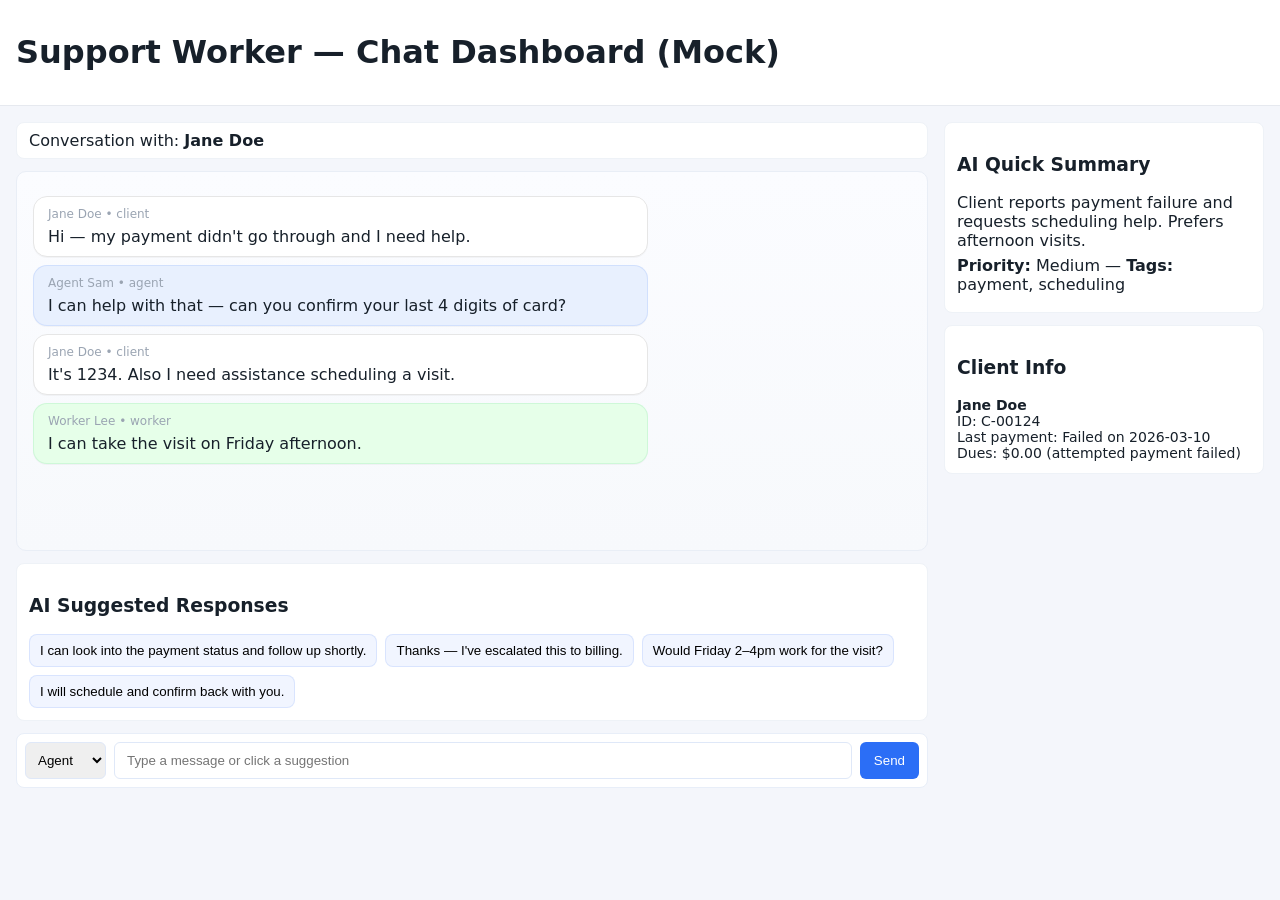
==== frontend/index.html @ 2471f5bf "initial frondendmock" ====
<!doctype html>
<html lang="en">
  <head>
    <meta charset="utf-8" />
    <meta name="viewport" content="width=device-width,initial-scale=1" />
    <title>Support Worker — Mock Frontend</title>
    <link rel="stylesheet" href="styles.css" />
  </head>
  <body>
    <div id="app"></div>
    <script src="app.js"></script>
  </body>
</html>
---- frontend/styles.css ----
:root{
  --bg: #f4f6fb;
  --muted: #9aa4b2;
  --client: #ffffff;
  --agent: #e8f0fe;
  --worker: #e6ffe9;
  --accent: #2b6ef6;
}
*{box-sizing:border-box}
html,body,#app{height:100%}
body{
  margin:0;font-family:Inter,Segoe UI,system-ui,Arial; background:var(--bg); color:#17202a;
}
.topbar{padding:12px 16px;border-bottom:1px solid #e6e9ef;background:white}
.main-grid{display:grid;grid-template-columns:1fr 320px;gap:16px;padding:16px}
.chat-column{display:flex;flex-direction:column;gap:12px}
.chat-header{padding:8px 12px;background:#fff;border-radius:8px;border:1px solid #eef2f7}
.chat{background:linear-gradient(180deg,#fbfcff,#f7f9fc);padding:16px;border-radius:10px;min-height:380px;overflow:auto;border:1px solid #e9eef6}
.bubble{max-width:70%;padding:10px 14px;border-radius:14px;margin:8px 0;box-shadow:0 1px 0 rgba(0,0,0,0.03)}
.bubble.client{background:var(--client);align-self:flex-start;border:1px solid #e6e6e6}
.bubble.agent{background:var(--agent);align-self:flex-end;border:1px solid rgba(43,110,246,0.12)}
.bubble.worker{background:var(--worker);align-self:center;border:1px solid rgba(34,197,94,0.12)}
.meta{font-size:12px;color:var(--muted);margin-bottom:6px}
.input-row{display:flex;gap:8px;padding:8px;background:white;border-radius:8px;border:1px solid #e8eef8}
.input-row input{flex:1;padding:10px 12px;border-radius:6px;border:1px solid #dfe8f8}
.input-row button{background:var(--accent);color:white;border:none;padding:10px 14px;border-radius:6px;cursor:pointer}
.sender-select{padding:8px;border-radius:6px;border:1px solid #dfe8f8}
.suggestions-panel{background:#fff;border-radius:8px;padding:12px;border:1px solid #eef2f7}
.suggestions{display:flex;flex-wrap:wrap;gap:8px}
.suggestion{background:#f1f5ff;border:1px solid rgba(43,110,246,0.12);padding:8px 10px;border-radius:8px;cursor:pointer}
.sidebar{display:flex;flex-direction:column;gap:12px}
.summary-card,.info-card{background:#fff;padding:12px;border-radius:8px;border:1px solid #eef2f7}
.summary p{margin:6px 0}
.client-info{font-size:14px}
.footer{padding:12px 16px;text-align:center;color:var(--muted);font-size:13px}

@media (max-width:900px){
  .main-grid{grid-template-columns:1fr}
  .sidebar{order:2}
}
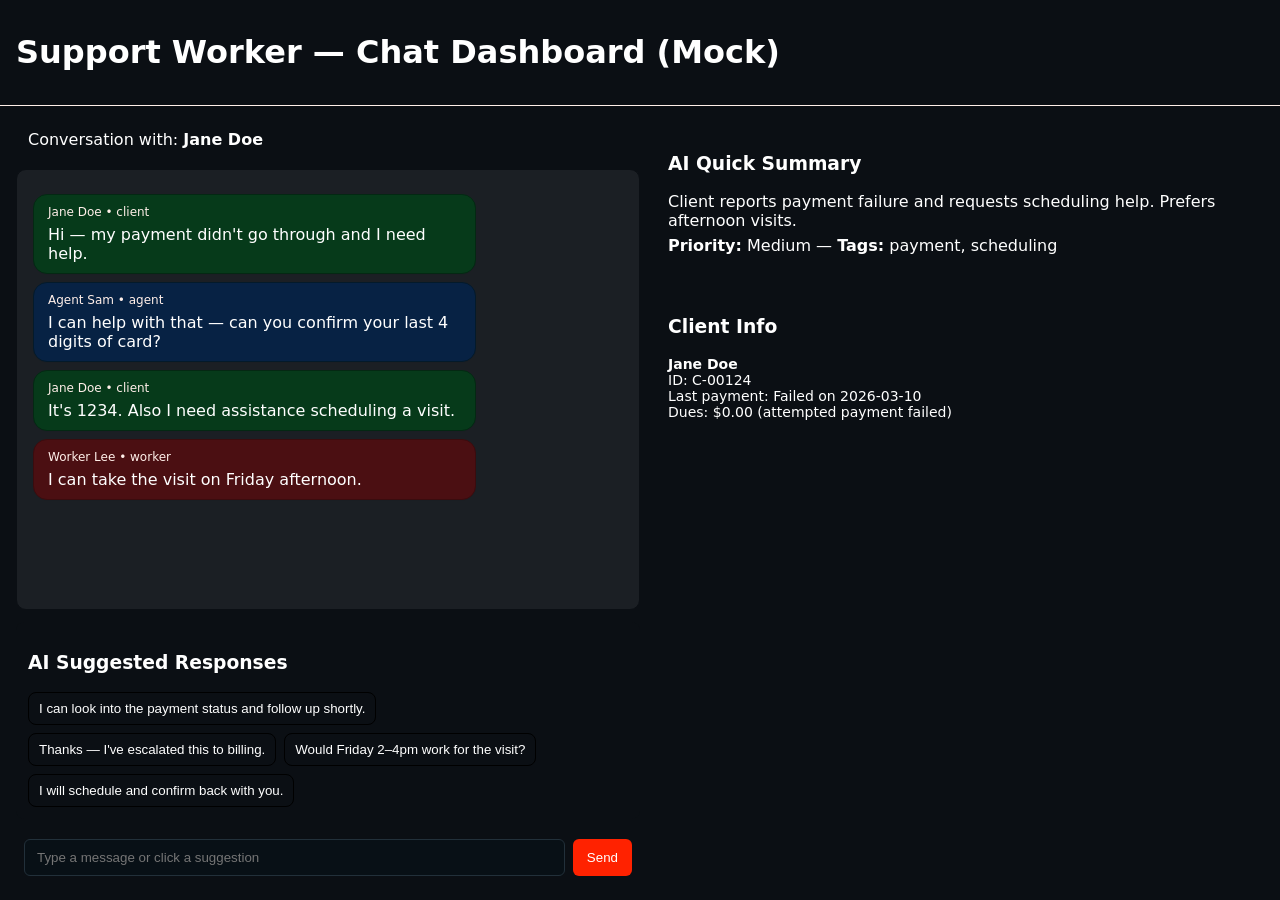
==== commit b9a96c80: "changed design, setup fetcher" ====
--- a/frontend/index.html
+++ b/frontend/index.html
@@ -6,8 +6,8 @@
     <title>Support Worker — Mock Frontend</title>
     <link rel="stylesheet" href="styles.css" />
   </head>
-  <body>
+  <body class="theme-dark">
     <div id="app"></div>
-    <script src="app.js"></script>
+    <script type="module" src="js/main.js"></script>
   </body>
 </html>
--- a/frontend/styles.css
+++ b/frontend/styles.css
@@ -1,38 +1,77 @@
 :root{
-  --bg: #f4f6fb;
-  --muted: #9aa4b2;
-  --client: #ffffff;
-  --agent: #e8f0fe;
-  --worker: #e6ffe9;
-  --accent: #2b6ef6;
-}
-*{box-sizing:border-box}
-html,body,#app{height:100%}
-body{
-  margin:0;font-family:Inter,Segoe UI,system-ui,Arial; background:var(--bg); color:#17202a;
-}
-.topbar{padding:12px 16px;border-bottom:1px solid #e6e9ef;background:white}
-.main-grid{display:grid;grid-template-columns:1fr 320px;gap:16px;padding:16px}
-.chat-column{display:flex;flex-direction:column;gap:12px}
-.chat-header{padding:8px 12px;background:#fff;border-radius:8px;border:1px solid #eef2f7}
-.chat{background:linear-gradient(180deg,#fbfcff,#f7f9fc);padding:16px;border-radius:10px;min-height:380px;overflow:auto;border:1px solid #e9eef6}
-.bubble{max-width:70%;padding:10px 14px;border-radius:14px;margin:8px 0;box-shadow:0 1px 0 rgba(0,0,0,0.03)}
-.bubble.client{background:var(--client);align-self:flex-start;border:1px solid #e6e6e6}
-.bubble.agent{background:var(--agent);align-self:flex-end;border:1px solid rgba(43,110,246,0.12)}
-.bubble.worker{background:var(--worker);align-self:center;border:1px solid rgba(34,197,94,0.12)}
+    /* Dark theme (default) */
+    --bg: #0b0f14;
+    --boxbg: var(--bg);
+    --muted: #ffefe9;
+    --text: #ffffff;
+    --accent: #ff2200;
+
+    /* Message bubbles */
+    --client: #063a1a; /* dark greenish */
+    --agent: #072244;  /* dark blue */
+    --worker: #4b0f12; /* dark red (company red with greenish notes) */
+
+    /* Chat-specific border colors (darker versions of bubble colors) */
+    --chat-border-client: #042813;
+    --chat-border-agent: #041a2a;
+    --chat-border-worker: #3a0c0e;
+
+    /* External links / other boxes border (separate variable) */
+    --external-border: rgba(255,255,255,0.04);
+
+    /* Borders / strokes */
+    --border-1: #ffefe9;
+    --border-2: #0b0f14;
+    --border-3: #0b0f14;
+
+    /* UI accents */
+    --suggestion-bg: #0b0f14;;
+    --suggestion-border: #000000;;
+    --agent-border: #0b0f14;;
+    --worker-border: #0b0f14;;
+
+    /* Gradients */
+    --chat-grad-start: #1b1f24;
+    --chat-grad-end: #1b1f24;
+  }
+
+.app-root,html,body,#app{height:100%}
+/* Make app layout a column so main grid can fill remaining space */
+#app{display:flex;flex-direction:column}
+body{margin:0;font-family:Inter,Segoe UI,system-ui,Arial; background:var(--bg); color:var(--text);}
+.topbar{padding:12px 16px;border-bottom:1px solid var(--muted);background:var(--boxbg)}
+.main-grid{display:grid;grid-template-columns:50% 50%;gap:16px;padding:16px;flex:1;overflow:hidden}
+.chat-column{display:flex;flex-direction:column;gap:12px;min-height:0}
+.chat-header{padding:8px 12px;background:var(--boxbg);border-radius:0;border:none;color:var(--text)}
+.chat{background:linear-gradient(180deg,var(--chat-grad-start),var(--chat-grad-end));padding:16px;border-radius:10px;min-height:0;flex:1;overflow:auto;border:1px solid var(--border-3)}
+.bubble{max-width:70%;padding:10px 14px;border-radius:14px;margin:8px 0;box-shadow:0 1px 0 rgba(0,0,0,0.03);overflow-wrap:anywhere;word-break:break-word;white-space:pre-wrap}
+.bubble.client{background:var(--client);align-self:flex-start;border:1px solid var(--chat-border-client)}
+.bubble.agent{background:var(--agent);align-self:flex-end;border:1px solid var(--chat-border-agent)}
+.bubble.worker{background:var(--worker);align-self:center;border:1px solid var(--chat-border-worker)}
 .meta{font-size:12px;color:var(--muted);margin-bottom:6px}
-.input-row{display:flex;gap:8px;padding:8px;background:white;border-radius:8px;border:1px solid #e8eef8}
+.input-row{display:flex;gap:8px;padding:8px;background:var(--boxbg);border-radius:8px;border:1px solid #e8eef8}
 .input-row input{flex:1;padding:10px 12px;border-radius:6px;border:1px solid #dfe8f8}
-.input-row button{background:var(--accent);color:white;border:none;padding:10px 14px;border-radius:6px;cursor:pointer}
+.input-row button{background:var(--accent);color:var(--boxbg);border:none;padding:10px 14px;border-radius:6px;cursor:pointer}
+.input-row{display:flex;gap:8px;padding:8px;background:transparent;border-radius:8px;border:none}
+.input-row input{flex:1;padding:10px 12px;border-radius:6px;border:1px solid #22303a;background:#081016;color:var(--text)}
+.input-row button{background:var(--accent);color:#ffffff;border:none;padding:10px 14px;border-radius:6px;cursor:pointer}
 .sender-select{padding:8px;border-radius:6px;border:1px solid #dfe8f8}
-.suggestions-panel{background:#fff;border-radius:8px;padding:12px;border:1px solid #eef2f7}
+.suggestions-panel{background:var(--boxbg);border-radius:8px;padding:12px;border:none}
 .suggestions{display:flex;flex-wrap:wrap;gap:8px}
-.suggestion{background:#f1f5ff;border:1px solid rgba(43,110,246,0.12);padding:8px 10px;border-radius:8px;cursor:pointer}
+.suggestion{background:var(--suggestion-bg);border:1px solid var(--suggestion-border);padding:8px 10px;border-radius:8px;cursor:pointer}
+.suggestion{background:var(--suggestion-bg);border:1px solid var(--suggestion-border);padding:8px 10px;border-radius:8px;cursor:pointer;color:var(--text)}
 .sidebar{display:flex;flex-direction:column;gap:12px}
-.summary-card,.info-card{background:#fff;padding:12px;border-radius:8px;border:1px solid #eef2f7}
+.summary-card,.info-card{background:var(--boxbg);padding:12px;border-radius:0;border:none}
 .summary p{margin:6px 0}
 .client-info{font-size:14px}
 .footer{padding:12px 16px;text-align:center;color:var(--muted);font-size:13px}
+
+/* Text color utility classes for easy switching */
+.text-primary{color:var(--text)!important}
+.text-muted{color:var(--muted)!important}
+.text-accent{color:var(--accent)!important}
+.text-inverse{color:var(--boxbg)!important}
+.text-contrast{color:rgba(0,0,0,0.85)!important}
 
 @media (max-width:900px){
   .main-grid{grid-template-columns:1fr}
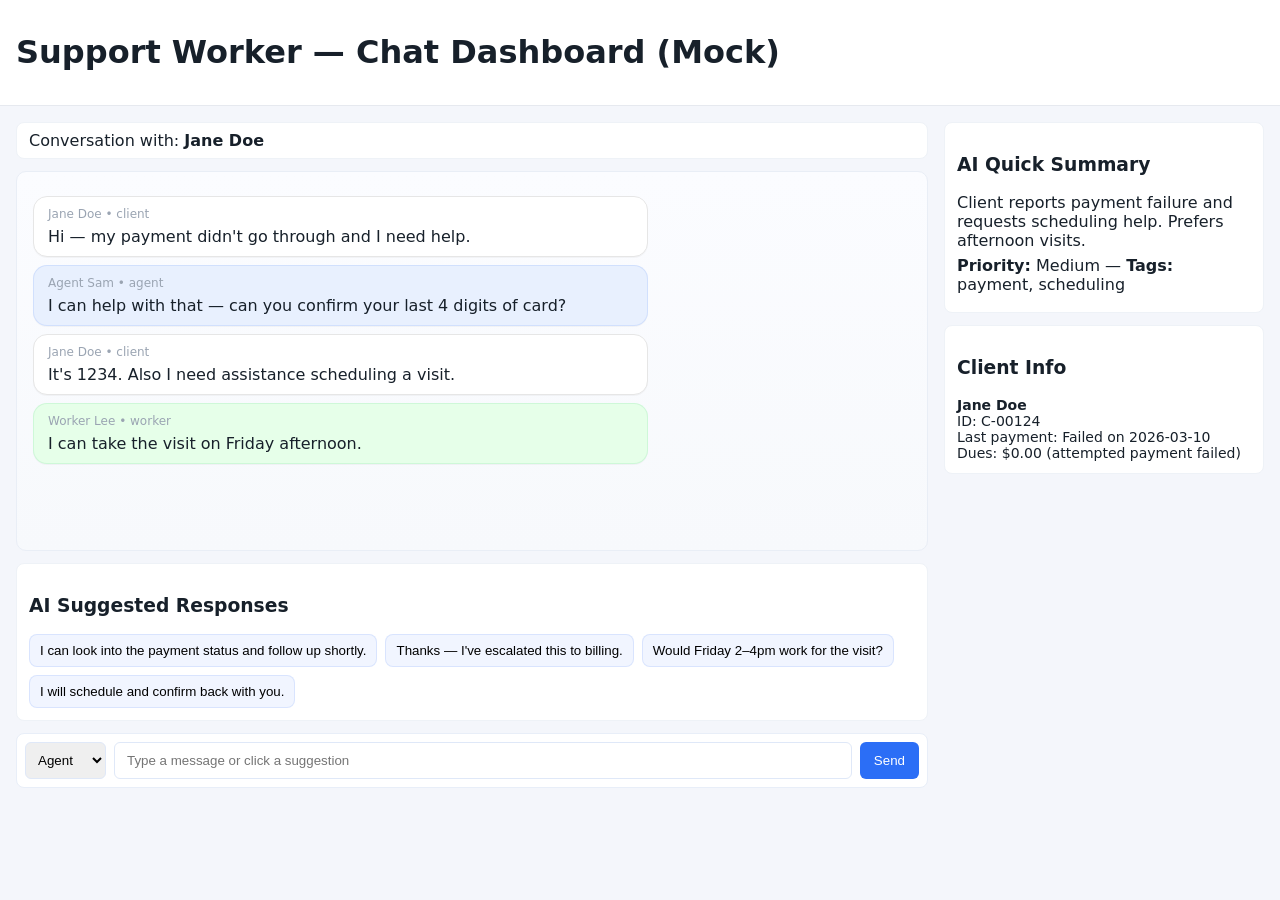
==== commit 96de4ab8: "merged" ====
--- a/frontend/index.html
+++ b/frontend/index.html
@@ -6,8 +6,8 @@
     <title>Support Worker — Mock Frontend</title>
     <link rel="stylesheet" href="styles.css" />
   </head>
-  <body class="theme-dark">
+  <body>
     <div id="app"></div>
-    <script type="module" src="js/main.js"></script>
+    <script src="app.js"></script>
   </body>
 </html>
--- a/frontend/styles.css
+++ b/frontend/styles.css
@@ -1,77 +1,38 @@
 :root{
-    /* Dark theme (default) */
-    --bg: #0b0f14;
-    --boxbg: var(--bg);
-    --muted: #ffefe9;
-    --text: #ffffff;
-    --accent: #ff2200;
-
-    /* Message bubbles */
-    --client: #063a1a; /* dark greenish */
-    --agent: #072244;  /* dark blue */
-    --worker: #4b0f12; /* dark red (company red with greenish notes) */
-
-    /* Chat-specific border colors (darker versions of bubble colors) */
-    --chat-border-client: #042813;
-    --chat-border-agent: #041a2a;
-    --chat-border-worker: #3a0c0e;
-
-    /* External links / other boxes border (separate variable) */
-    --external-border: rgba(255,255,255,0.04);
-
-    /* Borders / strokes */
-    --border-1: #ffefe9;
-    --border-2: #0b0f14;
-    --border-3: #0b0f14;
-
-    /* UI accents */
-    --suggestion-bg: #0b0f14;;
-    --suggestion-border: #000000;;
-    --agent-border: #0b0f14;;
-    --worker-border: #0b0f14;;
-
-    /* Gradients */
-    --chat-grad-start: #1b1f24;
-    --chat-grad-end: #1b1f24;
-  }
-
-.app-root,html,body,#app{height:100%}
-/* Make app layout a column so main grid can fill remaining space */
-#app{display:flex;flex-direction:column}
-body{margin:0;font-family:Inter,Segoe UI,system-ui,Arial; background:var(--bg); color:var(--text);}
-.topbar{padding:12px 16px;border-bottom:1px solid var(--muted);background:var(--boxbg)}
-.main-grid{display:grid;grid-template-columns:50% 50%;gap:16px;padding:16px;flex:1;overflow:hidden}
-.chat-column{display:flex;flex-direction:column;gap:12px;min-height:0}
-.chat-header{padding:8px 12px;background:var(--boxbg);border-radius:0;border:none;color:var(--text)}
-.chat{background:linear-gradient(180deg,var(--chat-grad-start),var(--chat-grad-end));padding:16px;border-radius:10px;min-height:0;flex:1;overflow:auto;border:1px solid var(--border-3)}
-.bubble{max-width:70%;padding:10px 14px;border-radius:14px;margin:8px 0;box-shadow:0 1px 0 rgba(0,0,0,0.03);overflow-wrap:anywhere;word-break:break-word;white-space:pre-wrap}
-.bubble.client{background:var(--client);align-self:flex-start;border:1px solid var(--chat-border-client)}
-.bubble.agent{background:var(--agent);align-self:flex-end;border:1px solid var(--chat-border-agent)}
-.bubble.worker{background:var(--worker);align-self:center;border:1px solid var(--chat-border-worker)}
+  --bg: #f4f6fb;
+  --muted: #9aa4b2;
+  --client: #ffffff;
+  --agent: #e8f0fe;
+  --worker: #e6ffe9;
+  --accent: #2b6ef6;
+}
+*{box-sizing:border-box}
+html,body,#app{height:100%}
+body{
+  margin:0;font-family:Inter,Segoe UI,system-ui,Arial; background:var(--bg); color:#17202a;
+}
+.topbar{padding:12px 16px;border-bottom:1px solid #e6e9ef;background:white}
+.main-grid{display:grid;grid-template-columns:1fr 320px;gap:16px;padding:16px}
+.chat-column{display:flex;flex-direction:column;gap:12px}
+.chat-header{padding:8px 12px;background:#fff;border-radius:8px;border:1px solid #eef2f7}
+.chat{background:linear-gradient(180deg,#fbfcff,#f7f9fc);padding:16px;border-radius:10px;min-height:380px;overflow:auto;border:1px solid #e9eef6}
+.bubble{max-width:70%;padding:10px 14px;border-radius:14px;margin:8px 0;box-shadow:0 1px 0 rgba(0,0,0,0.03)}
+.bubble.client{background:var(--client);align-self:flex-start;border:1px solid #e6e6e6}
+.bubble.agent{background:var(--agent);align-self:flex-end;border:1px solid rgba(43,110,246,0.12)}
+.bubble.worker{background:var(--worker);align-self:center;border:1px solid rgba(34,197,94,0.12)}
 .meta{font-size:12px;color:var(--muted);margin-bottom:6px}
-.input-row{display:flex;gap:8px;padding:8px;background:var(--boxbg);border-radius:8px;border:1px solid #e8eef8}
+.input-row{display:flex;gap:8px;padding:8px;background:white;border-radius:8px;border:1px solid #e8eef8}
 .input-row input{flex:1;padding:10px 12px;border-radius:6px;border:1px solid #dfe8f8}
-.input-row button{background:var(--accent);color:var(--boxbg);border:none;padding:10px 14px;border-radius:6px;cursor:pointer}
-.input-row{display:flex;gap:8px;padding:8px;background:transparent;border-radius:8px;border:none}
-.input-row input{flex:1;padding:10px 12px;border-radius:6px;border:1px solid #22303a;background:#081016;color:var(--text)}
-.input-row button{background:var(--accent);color:#ffffff;border:none;padding:10px 14px;border-radius:6px;cursor:pointer}
+.input-row button{background:var(--accent);color:white;border:none;padding:10px 14px;border-radius:6px;cursor:pointer}
 .sender-select{padding:8px;border-radius:6px;border:1px solid #dfe8f8}
-.suggestions-panel{background:var(--boxbg);border-radius:8px;padding:12px;border:none}
+.suggestions-panel{background:#fff;border-radius:8px;padding:12px;border:1px solid #eef2f7}
 .suggestions{display:flex;flex-wrap:wrap;gap:8px}
-.suggestion{background:var(--suggestion-bg);border:1px solid var(--suggestion-border);padding:8px 10px;border-radius:8px;cursor:pointer}
-.suggestion{background:var(--suggestion-bg);border:1px solid var(--suggestion-border);padding:8px 10px;border-radius:8px;cursor:pointer;color:var(--text)}
+.suggestion{background:#f1f5ff;border:1px solid rgba(43,110,246,0.12);padding:8px 10px;border-radius:8px;cursor:pointer}
 .sidebar{display:flex;flex-direction:column;gap:12px}
-.summary-card,.info-card{background:var(--boxbg);padding:12px;border-radius:0;border:none}
+.summary-card,.info-card{background:#fff;padding:12px;border-radius:8px;border:1px solid #eef2f7}
 .summary p{margin:6px 0}
 .client-info{font-size:14px}
 .footer{padding:12px 16px;text-align:center;color:var(--muted);font-size:13px}
-
-/* Text color utility classes for easy switching */
-.text-primary{color:var(--text)!important}
-.text-muted{color:var(--muted)!important}
-.text-accent{color:var(--accent)!important}
-.text-inverse{color:var(--boxbg)!important}
-.text-contrast{color:rgba(0,0,0,0.85)!important}
 
 @media (max-width:900px){
   .main-grid{grid-template-columns:1fr}
